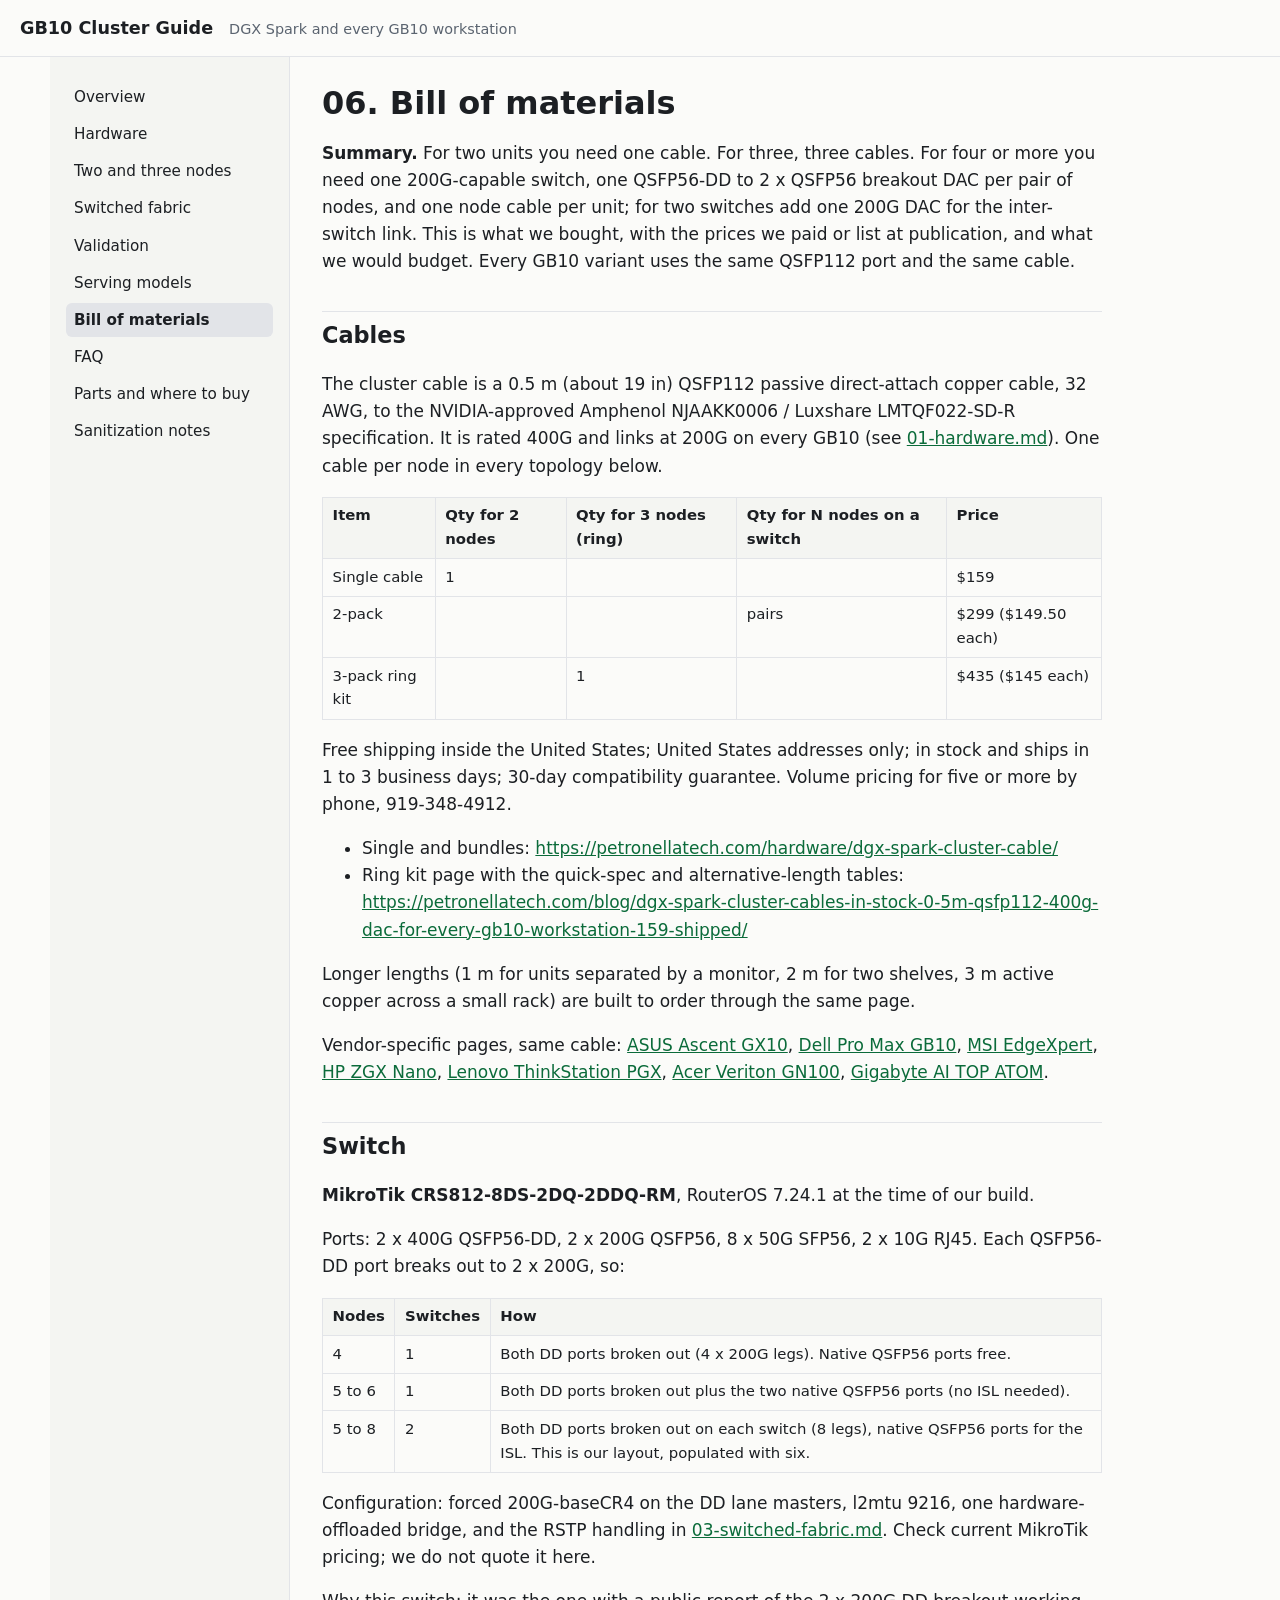
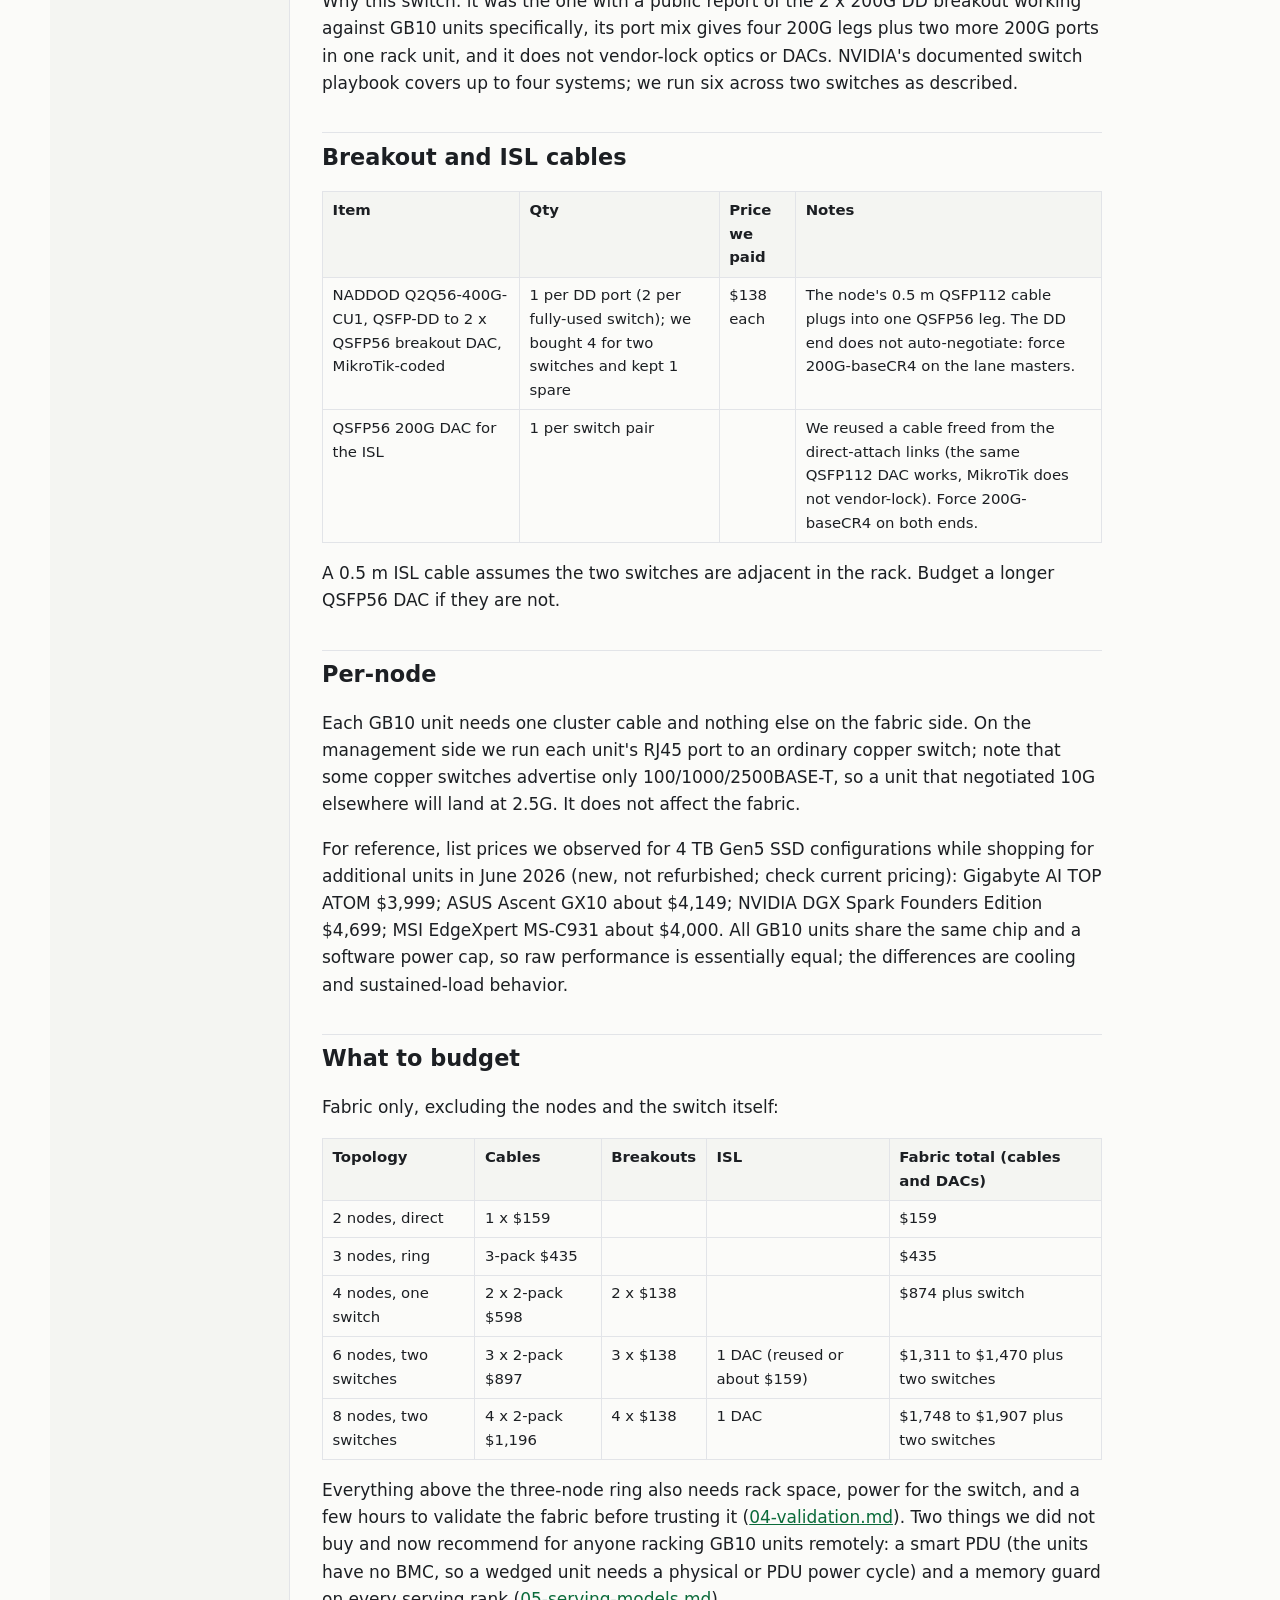
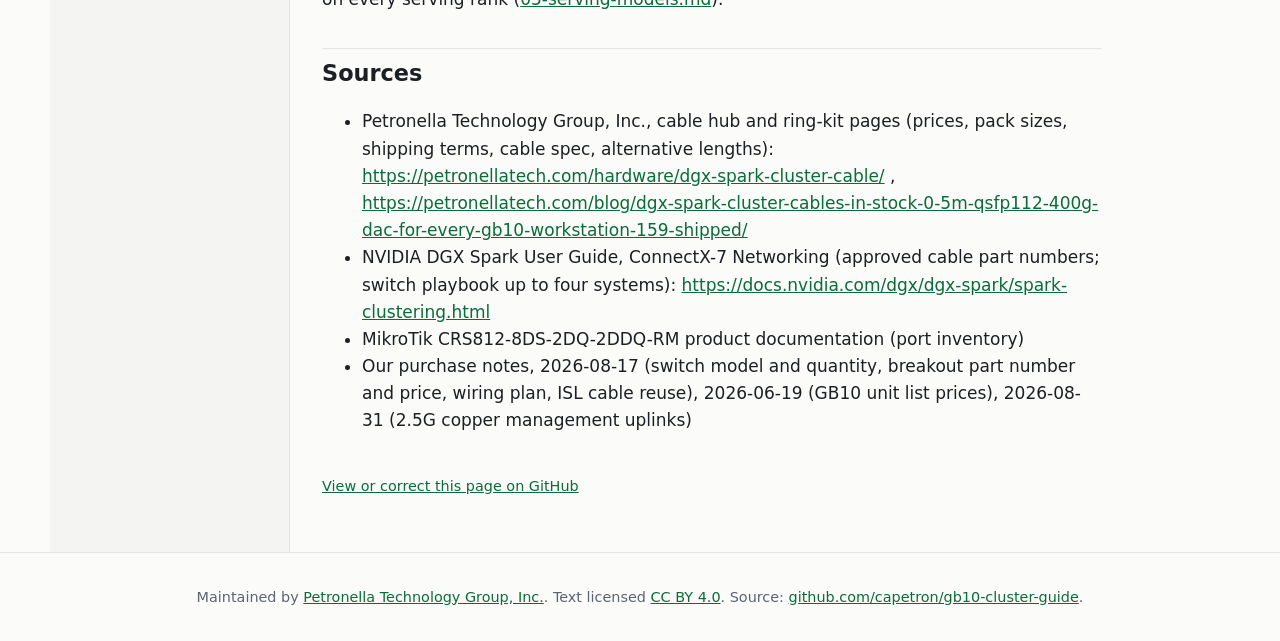
==== bill-of-materials/index.html @ fc870876 "Publish site from main 75d0e81" ====
<!doctype html>
<html lang="en">
<head>
<meta charset="utf-8">
<meta name="viewport" content="width=device-width, initial-scale=1">
<title>DGX Spark Cluster Bill of Materials, 2 to 8 Nodes</title>
<meta name="description" content="What a GB10 cluster needs by node count: cables, a 200G switch, breakout and inter-switch DACs, and a fabric budget from two to eight nodes.">
<link rel="canonical" href="https://capetron.github.io/gb10-cluster-guide/bill-of-materials/">
<meta name="robots" content="index, follow">
<meta property="og:type" content="article">
<meta property="og:site_name" content="GB10 Cluster Guide">
<meta property="og:title" content="DGX Spark Cluster Bill of Materials, 2 to 8 Nodes">
<meta property="og:description" content="What a GB10 cluster needs by node count: cables, a 200G switch, breakout and inter-switch DACs, and a fabric budget from two to eight nodes.">
<meta property="og:url" content="https://capetron.github.io/gb10-cluster-guide/bill-of-materials/">
<meta property="og:image" content="https://capetron.github.io/gb10-cluster-guide/og.png">
<meta property="og:image:width" content="1200">
<meta property="og:image:height" content="630">
<meta property="og:image:alt" content="Clustering NVIDIA GB10 workstations">
<meta property="og:locale" content="en_US">
<meta property="article:modified_time" content="2026-09-05">
<meta name="twitter:card" content="summary_large_image">
<meta name="twitter:title" content="DGX Spark Cluster Bill of Materials, 2 to 8 Nodes">
<meta name="twitter:description" content="What a GB10 cluster needs by node count: cables, a 200G switch, breakout and inter-switch DACs, and a fabric budget from two to eight nodes.">
<meta name="twitter:image" content="https://capetron.github.io/gb10-cluster-guide/og.png">
<link rel="stylesheet" href="../style.css">
<link rel="sitemap" type="application/xml" href="https://capetron.github.io/gb10-cluster-guide/sitemap.xml">
<script type="application/ld+json">{"@context": "https://schema.org", "@type": "TechArticle", "headline": "DGX Spark Cluster Bill of Materials, 2 to 8 Nodes", "description": "What a GB10 cluster needs by node count: cables, a 200G switch, breakout and inter-switch DACs, and a fabric budget from two to eight nodes.", "url": "https://capetron.github.io/gb10-cluster-guide/bill-of-materials/", "dateModified": "2026-09-05", "inLanguage": "en", "license": "https://creativecommons.org/licenses/by/4.0/", "image": "https://capetron.github.io/gb10-cluster-guide/og.png", "author": {"@type": "Organization", "name": "Petronella Technology Group, Inc.", "url": "https://petronellatech.com/"}, "publisher": {"@type": "Organization", "name": "Petronella Technology Group, Inc.", "url": "https://petronellatech.com/"}, "isPartOf": {"@type": "WebSite", "name": "GB10 Cluster Guide", "url": "https://capetron.github.io/gb10-cluster-guide/"}}</script>
</head>
<body>
<header class="top"><a class="brand" href="../">GB10 Cluster Guide</a>
<span class="tag">DGX Spark and every GB10 workstation</span></header>
<div class="wrap">
<nav class="side" aria-label="Guide sections"><ol><li><a href="../">Overview</a></li><li><a href="../hardware/">Hardware</a></li><li><a href="../two-and-three-nodes/">Two and three nodes</a></li><li><a href="../switched-fabric/">Switched fabric</a></li><li><a href="../validation/">Validation</a></li><li><a href="../serving-models/">Serving models</a></li><li><a href="../bill-of-materials/" aria-current="page">Bill of materials</a></li><li><a href="../faq/">FAQ</a></li><li><a href="../parts-and-where-to-buy/">Parts and where to buy</a></li><li><a href="../sanitization-notes/">Sanitization notes</a></li></ol></nav>
<main>
<article>
<h1 id="06-bill-of-materials">06. Bill of materials</h1>
<p><strong>Summary.</strong> For two units you need one cable. For three, three cables. For four or
more you need one 200G-capable switch, one QSFP56-DD to 2 x QSFP56 breakout DAC per pair
of nodes, and one node cable per unit; for two switches add one 200G DAC for the
inter-switch link. This is what we bought, with the prices we paid or list at
publication, and what we would budget. Every GB10 variant uses the same QSFP112 port
and the same cable.</p>
<h2 id="cables">Cables</h2>
<p>The cluster cable is a 0.5 m (about 19 in) QSFP112 passive direct-attach copper cable,
32 AWG, to the NVIDIA-approved Amphenol NJAAKK0006 / Luxshare LMTQF022-SD-R
specification. It is rated 400G and links at 200G on every GB10 (see
<a href="../hardware/">01-hardware.md</a>). One cable per node in every topology below.</p>
<table>
<thead>
<tr>
<th>Item</th>
<th>Qty for 2 nodes</th>
<th>Qty for 3 nodes (ring)</th>
<th>Qty for N nodes on a switch</th>
<th>Price</th>
</tr>
</thead>
<tbody>
<tr>
<td>Single cable</td>
<td>1</td>
<td></td>
<td></td>
<td>$159</td>
</tr>
<tr>
<td>2-pack</td>
<td></td>
<td></td>
<td>pairs</td>
<td>$299 ($149.50 each)</td>
</tr>
<tr>
<td>3-pack ring kit</td>
<td></td>
<td>1</td>
<td></td>
<td>$435 ($145 each)</td>
</tr>
</tbody>
</table>
<p>Free shipping inside the United States; United States addresses only; in stock and
ships in 1 to 3 business days; 30-day compatibility guarantee. Volume pricing for five or
more by phone, 919-348-4912.</p>
<ul>
<li>Single and bundles: <a href="https://petronellatech.com/hardware/dgx-spark-cluster-cable/">https://petronellatech.com/hardware/dgx-spark-cluster-cable/</a></li>
<li>Ring kit page with the quick-spec and alternative-length tables:
  <a href="https://petronellatech.com/blog/dgx-spark-cluster-cables-in-stock-0-5m-qsfp112-400g-dac-for-every-gb10-workstation-159-shipped/">https://petronellatech.com/blog/dgx-spark-cluster-cables-in-stock-0-5m-qsfp112-400g-dac-for-every-gb10-workstation-159-shipped/</a></li>
</ul>
<p>Longer lengths (1 m for units separated by a monitor, 2 m for two shelves, 3 m active
copper across a small rack) are built to order through the same page.</p>
<p>Vendor-specific pages, same cable: <a href="https://petronellatech.com/hardware/asus-gx10-cluster-cable/">ASUS Ascent GX10</a>,
<a href="https://petronellatech.com/hardware/dell-pro-max-gb10-cluster-cable/">Dell Pro Max GB10</a>,
<a href="https://petronellatech.com/hardware/msi-edgexpert-cluster-cable/">MSI EdgeXpert</a>,
<a href="https://petronellatech.com/hardware/hp-zgx-nano-cluster-cable/">HP ZGX Nano</a>,
<a href="https://petronellatech.com/hardware/lenovo-thinkstation-pgx-cluster-cable/">Lenovo ThinkStation PGX</a>,
<a href="https://petronellatech.com/hardware/acer-veriton-gn100-cluster-cable/">Acer Veriton GN100</a>,
<a href="https://petronellatech.com/hardware/gigabyte-ai-top-atom-cluster-cable/">Gigabyte AI TOP ATOM</a>.</p>
<h2 id="switch">Switch</h2>
<p><strong>MikroTik CRS812-8DS-2DQ-2DDQ-RM</strong>, RouterOS 7.24.1 at the time of our build.</p>
<p>Ports: 2 x 400G QSFP56-DD, 2 x 200G QSFP56, 8 x 50G SFP56, 2 x 10G RJ45. Each QSFP56-DD
port breaks out to 2 x 200G, so:</p>
<table>
<thead>
<tr>
<th>Nodes</th>
<th>Switches</th>
<th>How</th>
</tr>
</thead>
<tbody>
<tr>
<td>4</td>
<td>1</td>
<td>Both DD ports broken out (4 x 200G legs). Native QSFP56 ports free.</td>
</tr>
<tr>
<td>5 to 6</td>
<td>1</td>
<td>Both DD ports broken out plus the two native QSFP56 ports (no ISL needed).</td>
</tr>
<tr>
<td>5 to 8</td>
<td>2</td>
<td>Both DD ports broken out on each switch (8 legs), native QSFP56 ports for the ISL. This is our layout, populated with six.</td>
</tr>
</tbody>
</table>
<p>Configuration: forced 200G-baseCR4 on the DD lane masters, l2mtu 9216, one
hardware-offloaded bridge, and the RSTP handling in <a href="../switched-fabric/">03-switched-fabric.md</a>.
Check current MikroTik pricing; we do not quote it here.</p>
<p>Why this switch: it was the one with a public report of the 2 x 200G DD breakout working
against GB10 units specifically, its port mix gives four 200G legs plus two more 200G
ports in one rack unit, and it does not vendor-lock optics or DACs. NVIDIA's documented
switch playbook covers up to four systems; we run six across two switches as described.</p>
<h2 id="breakout-and-isl-cables">Breakout and ISL cables</h2>
<table>
<thead>
<tr>
<th>Item</th>
<th>Qty</th>
<th>Price we paid</th>
<th>Notes</th>
</tr>
</thead>
<tbody>
<tr>
<td>NADDOD Q2Q56-400G-CU1, QSFP-DD to 2 x QSFP56 breakout DAC, MikroTik-coded</td>
<td>1 per DD port (2 per fully-used switch); we bought 4 for two switches and kept 1 spare</td>
<td>$138 each</td>
<td>The node's 0.5 m QSFP112 cable plugs into one QSFP56 leg. The DD end does not auto-negotiate: force 200G-baseCR4 on the lane masters.</td>
</tr>
<tr>
<td>QSFP56 200G DAC for the ISL</td>
<td>1 per switch pair</td>
<td></td>
<td>We reused a cable freed from the direct-attach links (the same QSFP112 DAC works, MikroTik does not vendor-lock). Force 200G-baseCR4 on both ends.</td>
</tr>
</tbody>
</table>
<p>A 0.5 m ISL cable assumes the two switches are adjacent in the rack. Budget a longer
QSFP56 DAC if they are not.</p>
<h2 id="per-node">Per-node</h2>
<p>Each GB10 unit needs one cluster cable and nothing else on the fabric side. On the
management side we run each unit's RJ45 port to an ordinary copper switch; note that
some copper switches advertise only 100/1000/2500BASE-T, so a unit that negotiated 10G
elsewhere will land at 2.5G. It does not affect the fabric.</p>
<p>For reference, list prices we observed for 4 TB Gen5 SSD configurations while shopping
for additional units in June 2026 (new, not refurbished; check current pricing):
Gigabyte AI TOP ATOM $3,999; ASUS Ascent GX10 about $4,149; NVIDIA DGX Spark Founders
Edition $4,699; MSI EdgeXpert MS-C931 about $4,000. All GB10 units share the same chip and
a software power cap, so raw performance is essentially equal; the differences are
cooling and sustained-load behavior.</p>
<h2 id="what-to-budget">What to budget</h2>
<p>Fabric only, excluding the nodes and the switch itself:</p>
<table>
<thead>
<tr>
<th>Topology</th>
<th>Cables</th>
<th>Breakouts</th>
<th>ISL</th>
<th>Fabric total (cables and DACs)</th>
</tr>
</thead>
<tbody>
<tr>
<td>2 nodes, direct</td>
<td>1 x $159</td>
<td></td>
<td></td>
<td>$159</td>
</tr>
<tr>
<td>3 nodes, ring</td>
<td>3-pack $435</td>
<td></td>
<td></td>
<td>$435</td>
</tr>
<tr>
<td>4 nodes, one switch</td>
<td>2 x 2-pack $598</td>
<td>2 x $138</td>
<td></td>
<td>$874 plus switch</td>
</tr>
<tr>
<td>6 nodes, two switches</td>
<td>3 x 2-pack $897</td>
<td>3 x $138</td>
<td>1 DAC (reused or about $159)</td>
<td>$1,311 to $1,470 plus two switches</td>
</tr>
<tr>
<td>8 nodes, two switches</td>
<td>4 x 2-pack $1,196</td>
<td>4 x $138</td>
<td>1 DAC</td>
<td>$1,748 to $1,907 plus two switches</td>
</tr>
</tbody>
</table>
<p>Everything above the three-node ring also needs rack space, power for the switch, and a
few hours to validate the fabric before trusting it (<a href="../validation/">04-validation.md</a>).
Two things we did not buy and now recommend for anyone racking GB10 units remotely: a
smart PDU (the units have no BMC, so a wedged unit needs a physical or PDU power cycle)
and a memory guard on every serving rank (<a href="../serving-models/">05-serving-models.md</a>).</p>
<h2 id="sources">Sources</h2>
<ul>
<li>Petronella Technology Group, Inc., cable hub and ring-kit pages (prices, pack sizes, shipping terms, cable spec, alternative lengths):
  <a href="https://petronellatech.com/hardware/dgx-spark-cluster-cable/">https://petronellatech.com/hardware/dgx-spark-cluster-cable/</a> ,
  <a href="https://petronellatech.com/blog/dgx-spark-cluster-cables-in-stock-0-5m-qsfp112-400g-dac-for-every-gb10-workstation-159-shipped/">https://petronellatech.com/blog/dgx-spark-cluster-cables-in-stock-0-5m-qsfp112-400g-dac-for-every-gb10-workstation-159-shipped/</a></li>
<li>NVIDIA DGX Spark User Guide, ConnectX-7 Networking (approved cable part numbers; switch playbook up to four systems): <a href="https://docs.nvidia.com/dgx/dgx-spark/spark-clustering.html">https://docs.nvidia.com/dgx/dgx-spark/spark-clustering.html</a></li>
<li>MikroTik CRS812-8DS-2DQ-2DDQ-RM product documentation (port inventory)</li>
<li>Our purchase notes, 2026-08-17 (switch model and quantity, breakout part number and price, wiring plan, ISL cable reuse), 2026-06-19 (GB10 unit list prices), 2026-08-31 (2.5G copper management uplinks)</li>
</ul>
</article>
<p class="src"><a href="https://github.com/capetron/gb10-cluster-guide/blob/main/docs/06-bill-of-materials.md">View or correct this page on GitHub</a></p>
</main>
</div>
<footer>
<p>Maintained by <a href="https://petronellatech.com/">Petronella Technology Group, Inc.</a>. Text licensed
<a href="https://creativecommons.org/licenses/by/4.0/">CC BY 4.0</a>.
Source: <a href="https://github.com/capetron/gb10-cluster-guide">github.com/capetron/gb10-cluster-guide</a>.</p>
</footer>
</body>
</html>
---- style.css ----
:root{--bg:#fbfbf9;--fg:#1c1f23;--mute:#5b6470;--line:#e2e4e8;--acc:#0b6b3a;--code:#f1f2f4;--side:#f4f5f2}
@media (prefers-color-scheme:dark){:root{--bg:#121416;--fg:#e4e6e9;--mute:#9aa3ad;--line:#2a2f35;--acc:#5fd08f;--code:#1c2024;--side:#171a1d}}
*{box-sizing:border-box}
html{-webkit-text-size-adjust:100%}
body{margin:0;background:var(--bg);color:var(--fg);font:17px/1.6 system-ui,-apple-system,"Segoe UI",Roboto,sans-serif}
a{color:var(--acc)}
.top{display:flex;flex-wrap:wrap;gap:.25rem 1rem;align-items:baseline;padding:14px 20px;border-bottom:1px solid var(--line)}
.brand{font-weight:700;font-size:1.1rem;text-decoration:none;color:var(--fg)}
.tag{color:var(--mute);font-size:.9rem}
.wrap{display:grid;grid-template-columns:240px minmax(0,1fr);max-width:1180px;margin:0 auto}
.side{padding:20px 16px;border-right:1px solid var(--line);background:var(--side)}
.side ol{list-style:none;margin:0;padding:0}
.side li{margin:.2rem 0}
.side a{display:block;padding:.3rem .5rem;border-radius:6px;text-decoration:none;color:var(--fg);font-size:.95rem}
.side a[aria-current]{background:var(--line);font-weight:600}
main{padding:8px 32px 40px;min-width:0}
article{max-width:780px}
h1{font-size:2rem;line-height:1.2;margin:1.2rem 0 1rem}
h2{font-size:1.4rem;margin:2.2rem 0 .6rem;padding-top:.4rem;border-top:1px solid var(--line)}
h3{font-size:1.15rem;margin:1.6rem 0 .4rem}
pre,code{font-family:ui-monospace,"SFMono-Regular",Menlo,Consolas,monospace;font-size:.88em}
code{background:var(--code);padding:.1em .3em;border-radius:4px}
pre{background:var(--code);padding:12px 14px;border-radius:8px;overflow-x:auto;line-height:1.45}
pre code{background:none;padding:0}
table{border-collapse:collapse;display:block;overflow-x:auto;margin:1rem 0;font-size:.93rem}
th,td{border:1px solid var(--line);padding:.4rem .6rem;text-align:left;vertical-align:top}
th{background:var(--side)}
.src{margin-top:2.5rem;font-size:.9rem;color:var(--mute)}
footer{border-top:1px solid var(--line);padding:18px 20px;color:var(--mute);font-size:.9rem;text-align:center}
@media (max-width:820px){.wrap{grid-template-columns:1fr}.side{border-right:0;border-bottom:1px solid var(--line);padding:10px 16px}
.side ol{display:flex;flex-wrap:wrap;gap:.2rem}.side a{padding:.25rem .5rem;font-size:.88rem}main{padding:4px 16px 32px}h1{font-size:1.6rem}}
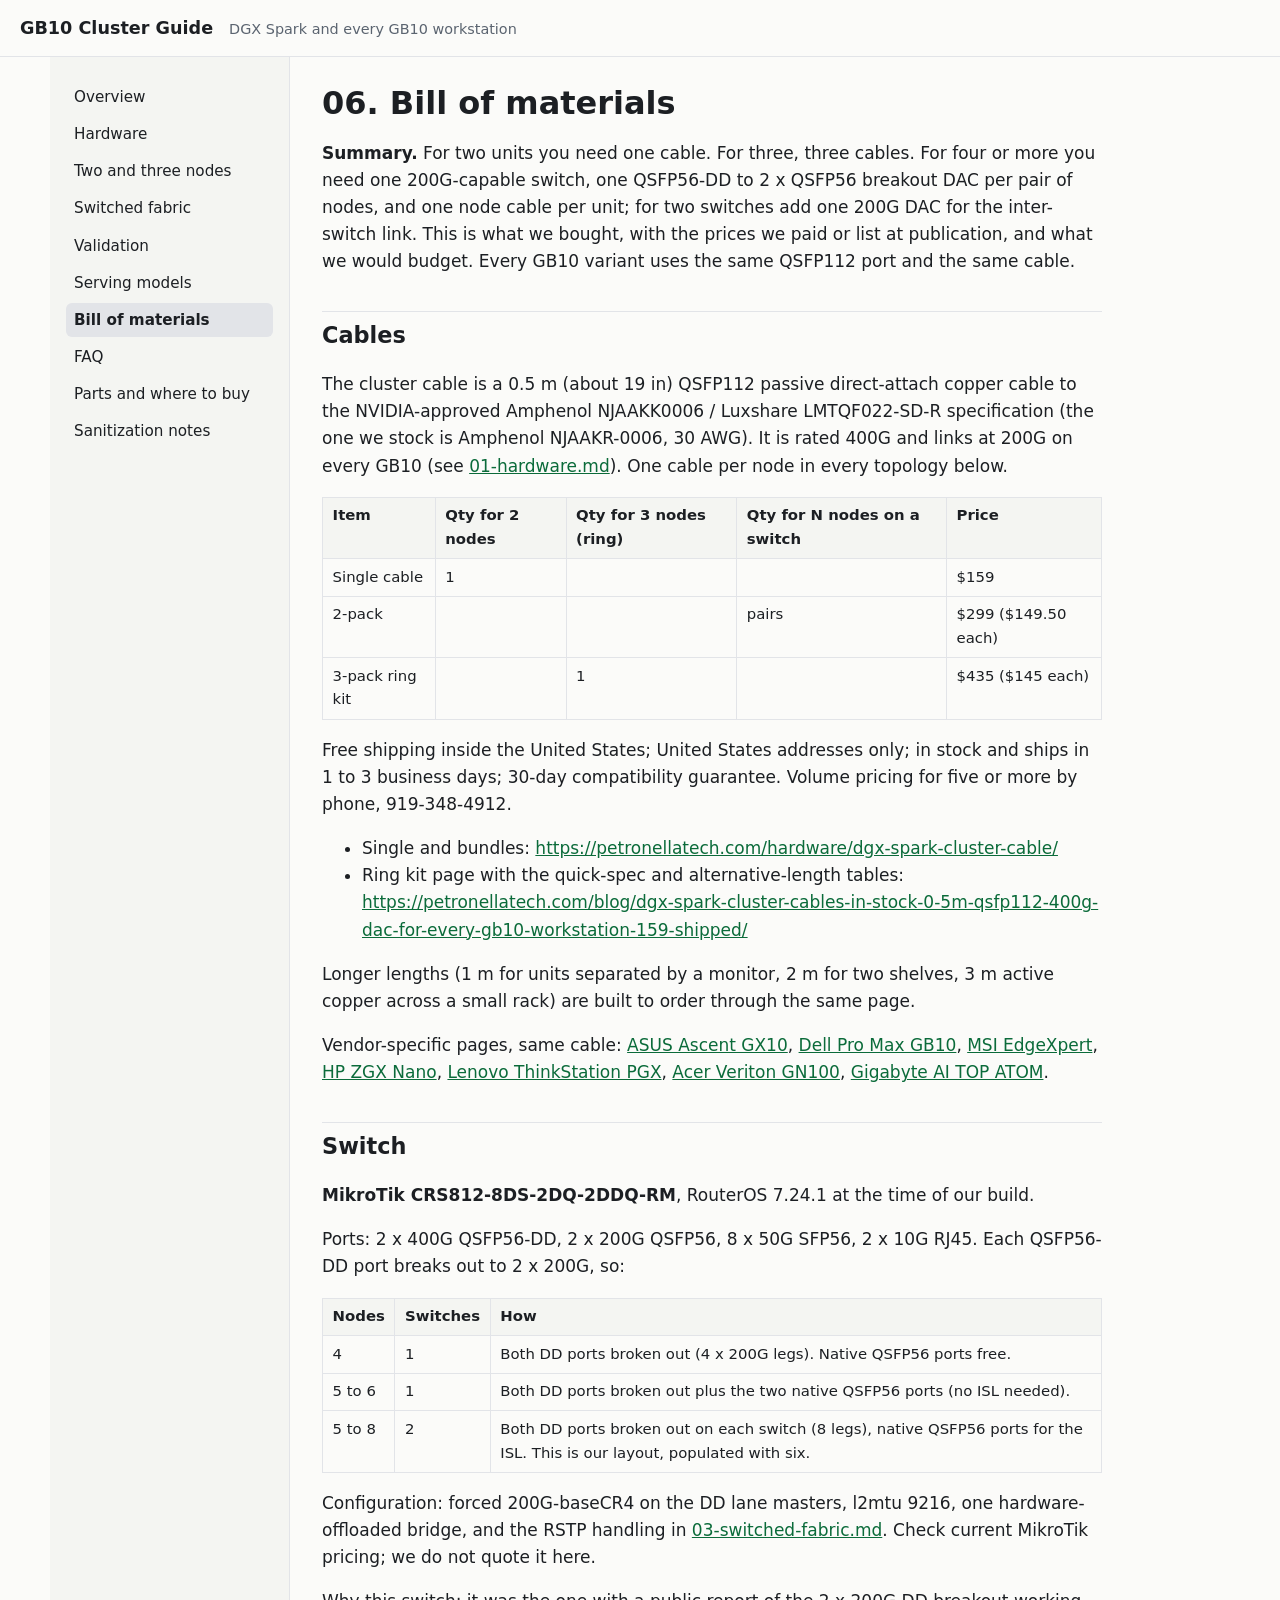
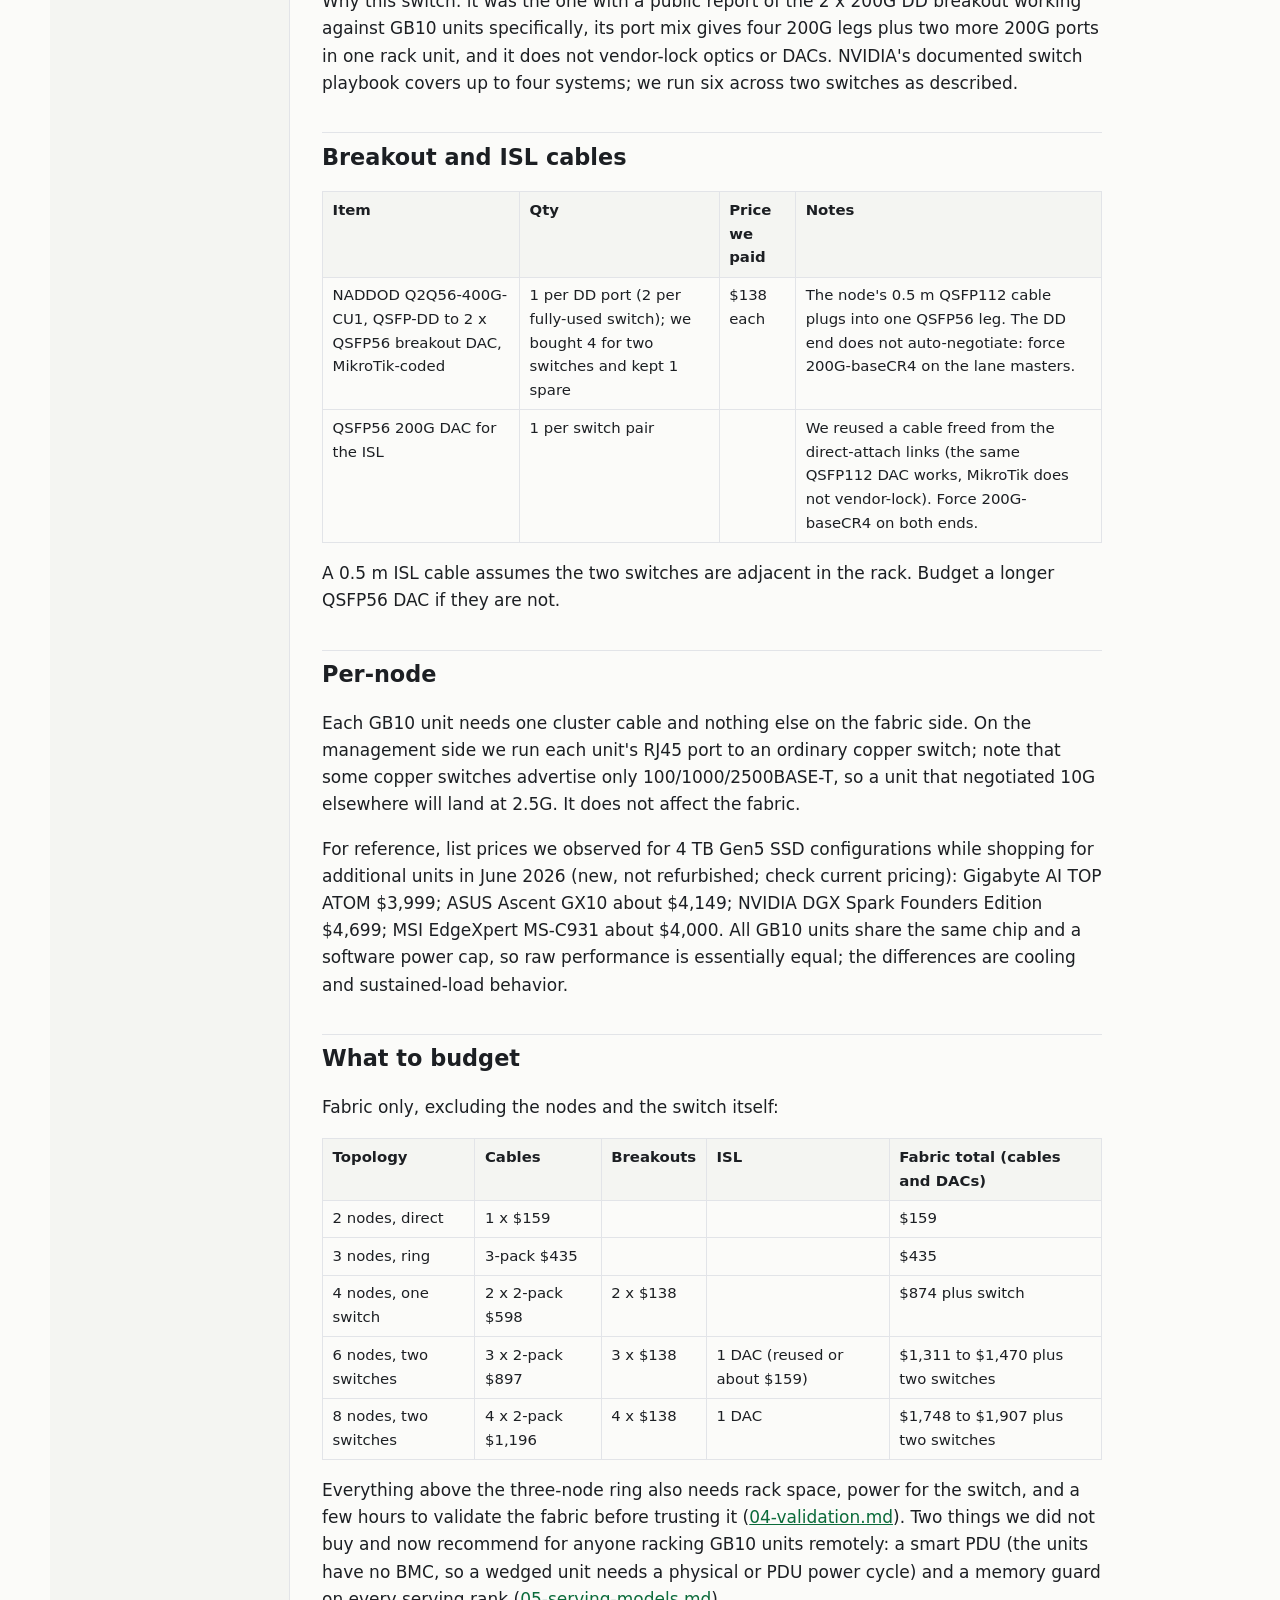
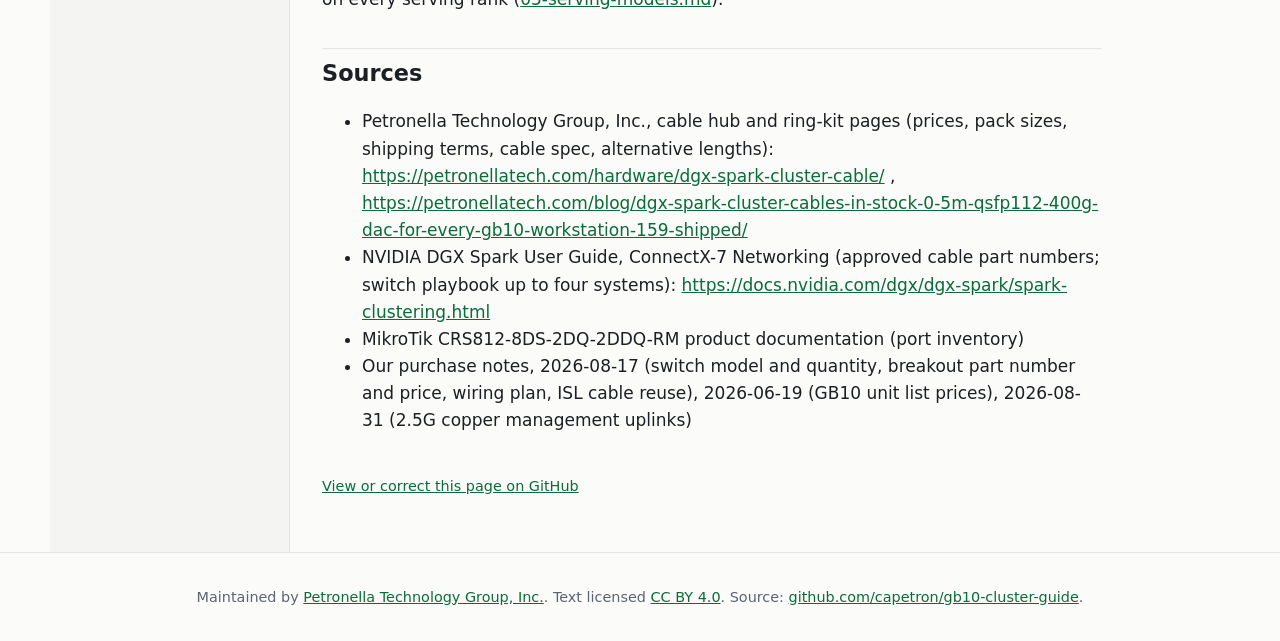
==== commit 3b79bb93: "Rebuild: link the gb10-cluster-check health check tool Co-Authored-By: Claude Fable 5.1 <noreply@ant" ====
--- a/bill-of-materials/index.html
+++ b/bill-of-materials/index.html
@@ -17,14 +17,14 @@
 <meta property="og:image:height" content="630">
 <meta property="og:image:alt" content="Clustering NVIDIA GB10 workstations">
 <meta property="og:locale" content="en_US">
-<meta property="article:modified_time" content="2026-09-05">
+<meta property="article:modified_time" content="2026-09-24">
 <meta name="twitter:card" content="summary_large_image">
 <meta name="twitter:title" content="DGX Spark Cluster Bill of Materials, 2 to 8 Nodes">
 <meta name="twitter:description" content="What a GB10 cluster needs by node count: cables, a 200G switch, breakout and inter-switch DACs, and a fabric budget from two to eight nodes.">
 <meta name="twitter:image" content="https://capetron.github.io/gb10-cluster-guide/og.png">
 <link rel="stylesheet" href="../style.css">
 <link rel="sitemap" type="application/xml" href="https://capetron.github.io/gb10-cluster-guide/sitemap.xml">
-<script type="application/ld+json">{"@context": "https://schema.org", "@type": "TechArticle", "headline": "DGX Spark Cluster Bill of Materials, 2 to 8 Nodes", "description": "What a GB10 cluster needs by node count: cables, a 200G switch, breakout and inter-switch DACs, and a fabric budget from two to eight nodes.", "url": "https://capetron.github.io/gb10-cluster-guide/bill-of-materials/", "dateModified": "2026-09-05", "inLanguage": "en", "license": "https://creativecommons.org/licenses/by/4.0/", "image": "https://capetron.github.io/gb10-cluster-guide/og.png", "author": {"@type": "Organization", "name": "Petronella Technology Group, Inc.", "url": "https://petronellatech.com/"}, "publisher": {"@type": "Organization", "name": "Petronella Technology Group, Inc.", "url": "https://petronellatech.com/"}, "isPartOf": {"@type": "WebSite", "name": "GB10 Cluster Guide", "url": "https://capetron.github.io/gb10-cluster-guide/"}}</script>
+<script type="application/ld+json">{"@context": "https://schema.org", "@type": "TechArticle", "headline": "DGX Spark Cluster Bill of Materials, 2 to 8 Nodes", "description": "What a GB10 cluster needs by node count: cables, a 200G switch, breakout and inter-switch DACs, and a fabric budget from two to eight nodes.", "url": "https://capetron.github.io/gb10-cluster-guide/bill-of-materials/", "dateModified": "2026-09-24", "inLanguage": "en", "license": "https://creativecommons.org/licenses/by/4.0/", "image": "https://capetron.github.io/gb10-cluster-guide/og.png", "author": {"@type": "Organization", "name": "Petronella Technology Group, Inc.", "url": "https://petronellatech.com/"}, "publisher": {"@type": "Organization", "name": "Petronella Technology Group, Inc.", "url": "https://petronellatech.com/"}, "isPartOf": {"@type": "WebSite", "name": "GB10 Cluster Guide", "url": "https://capetron.github.io/gb10-cluster-guide/"}}</script>
 </head>
 <body>
 <header class="top"><a class="brand" href="../">GB10 Cluster Guide</a>
@@ -41,9 +41,9 @@
 publication, and what we would budget. Every GB10 variant uses the same QSFP112 port
 and the same cable.</p>
 <h2 id="cables">Cables</h2>
-<p>The cluster cable is a 0.5 m (about 19 in) QSFP112 passive direct-attach copper cable,
-32 AWG, to the NVIDIA-approved Amphenol NJAAKK0006 / Luxshare LMTQF022-SD-R
-specification. It is rated 400G and links at 200G on every GB10 (see
+<p>The cluster cable is a 0.5 m (about 19 in) QSFP112 passive direct-attach copper cable
+to the NVIDIA-approved Amphenol NJAAKK0006 / Luxshare LMTQF022-SD-R specification (the
+one we stock is Amphenol NJAAKR-0006, 30 AWG). It is rated 400G and links at 200G on every GB10 (see
 <a href="../hardware/">01-hardware.md</a>). One cable per node in every topology below.</p>
 <table>
 <thead>
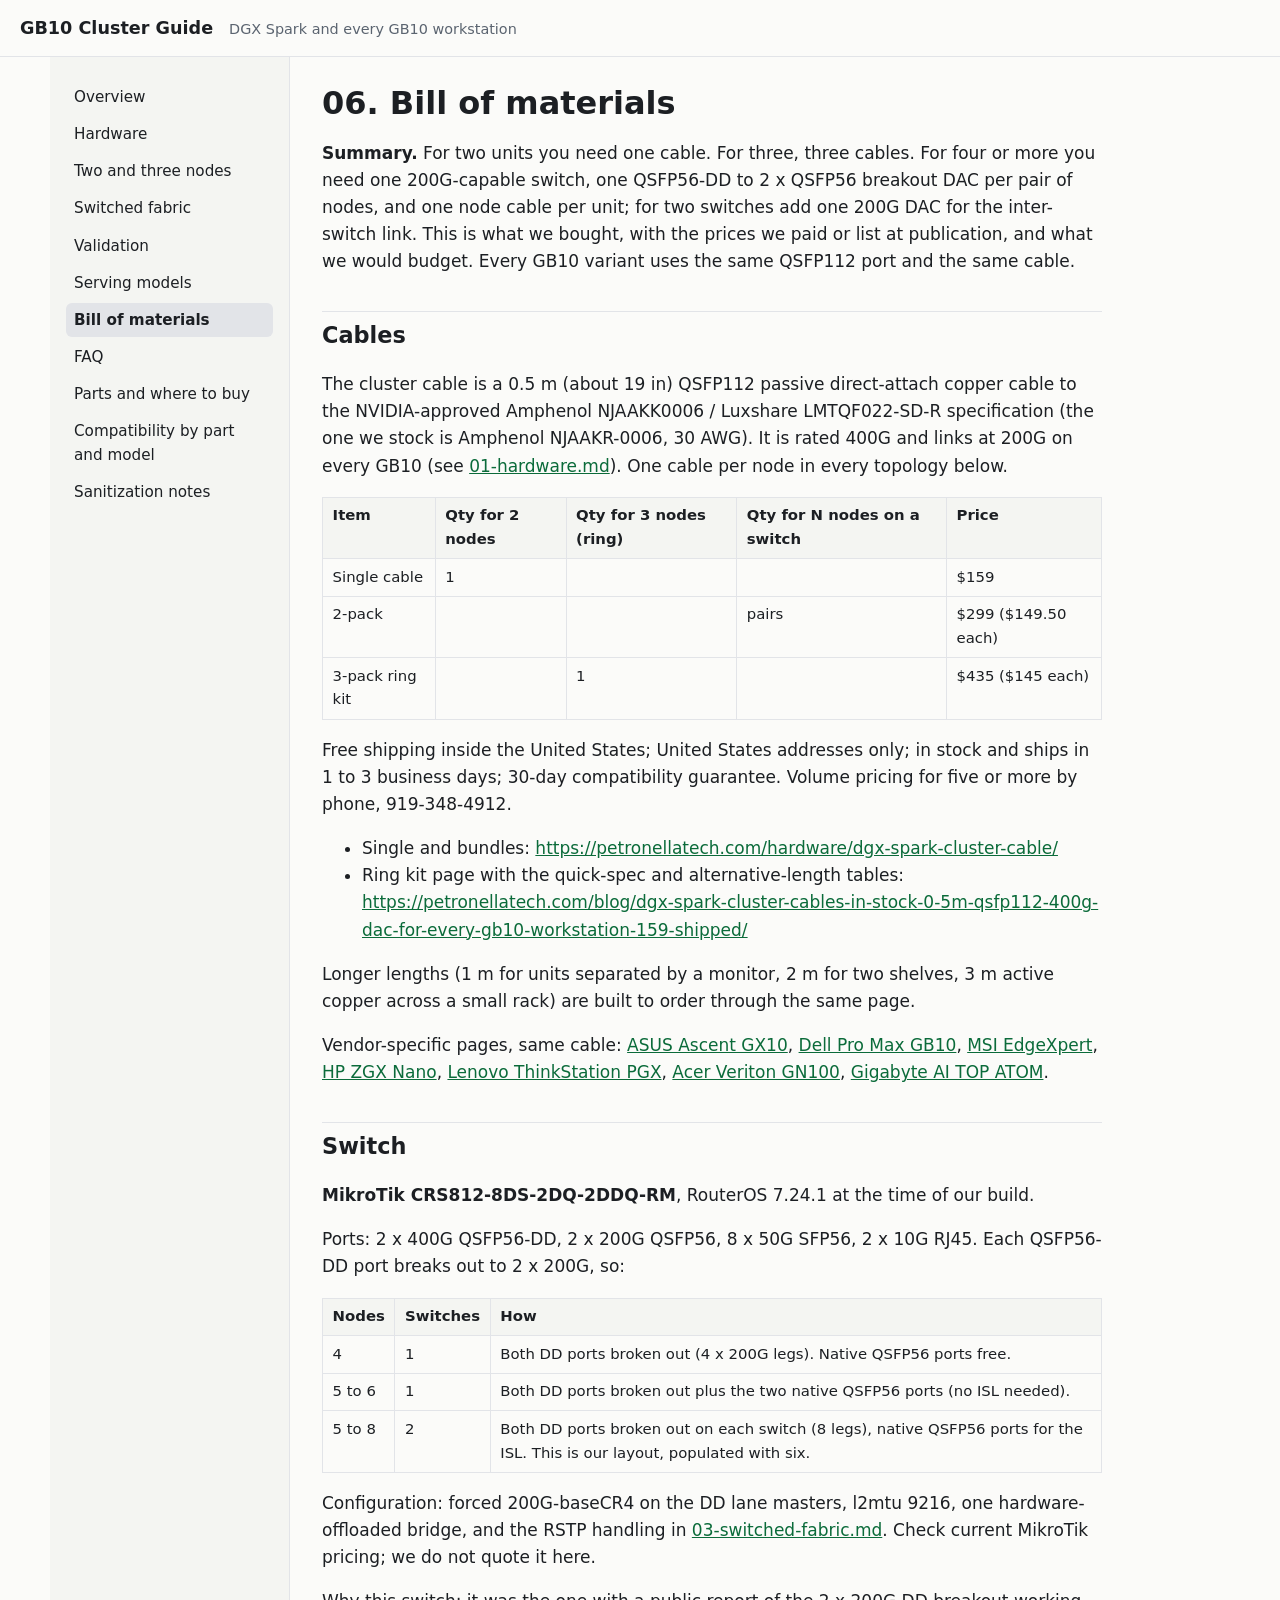
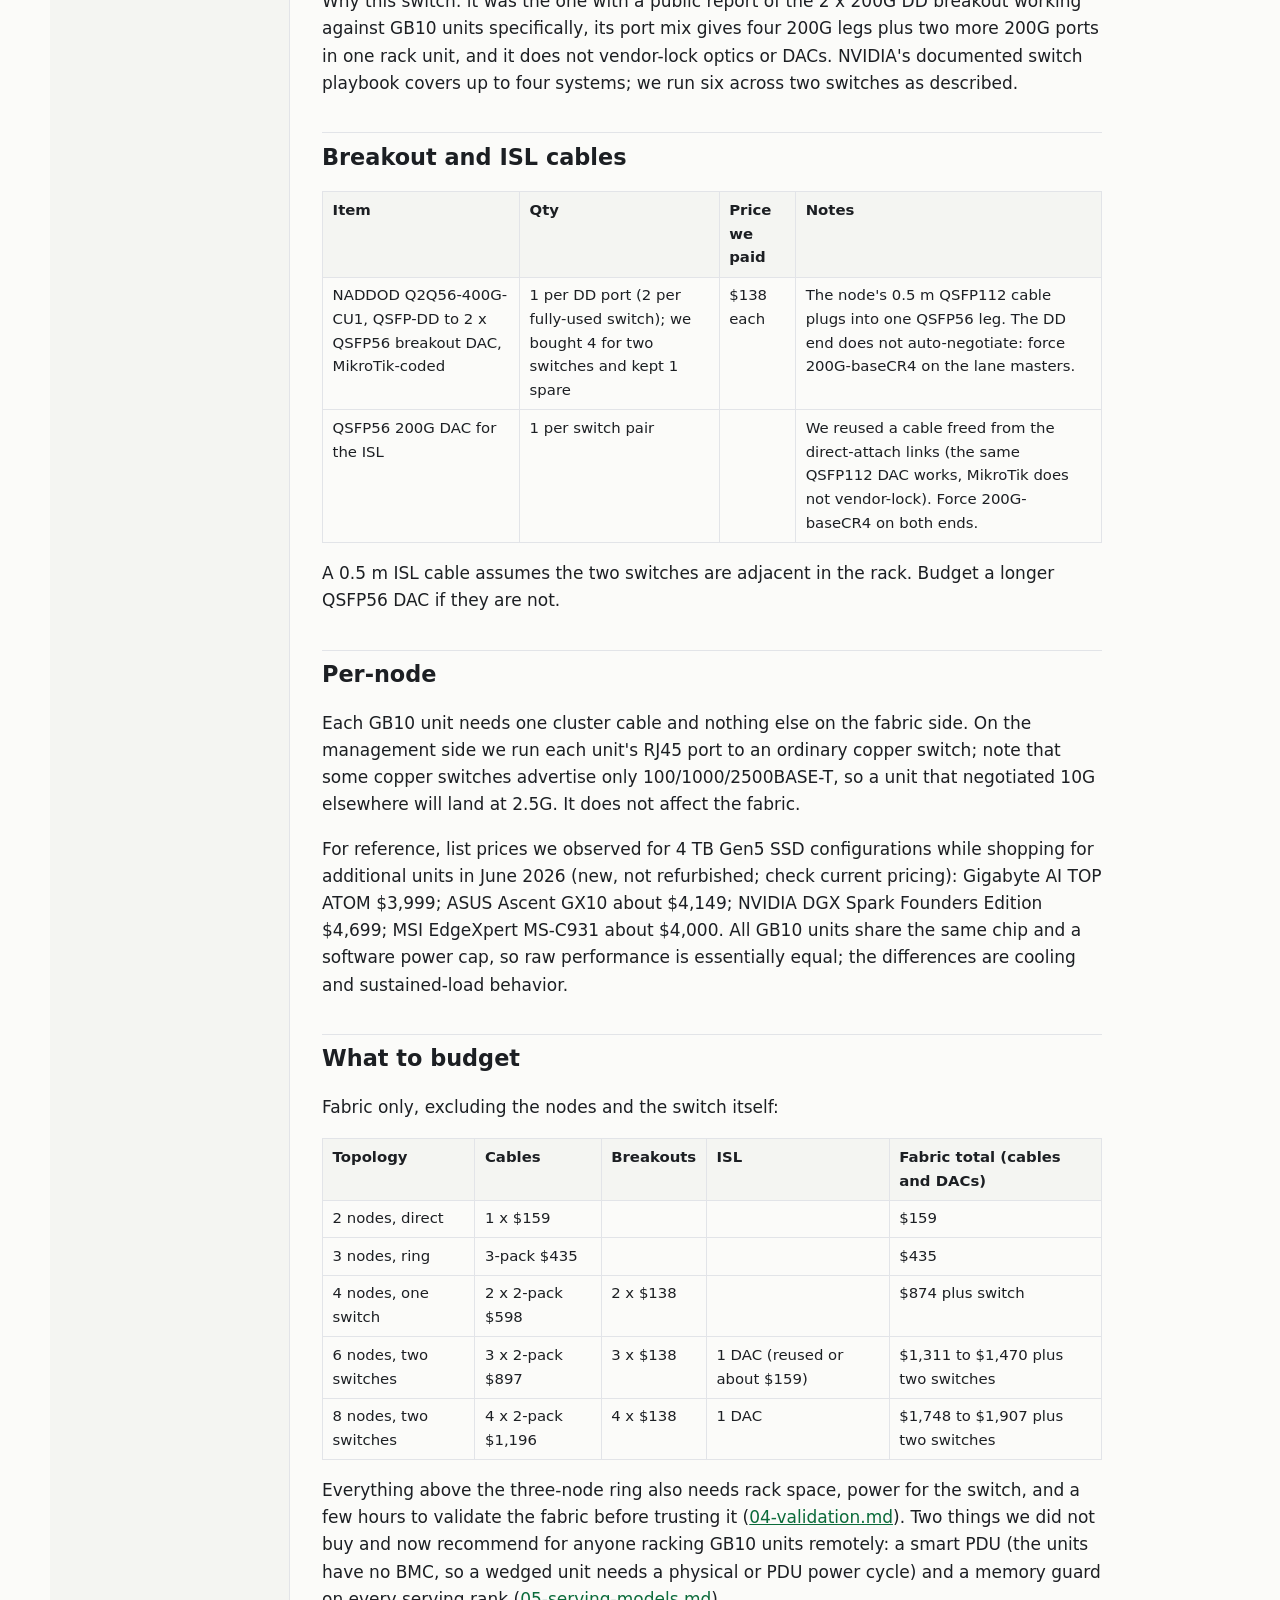
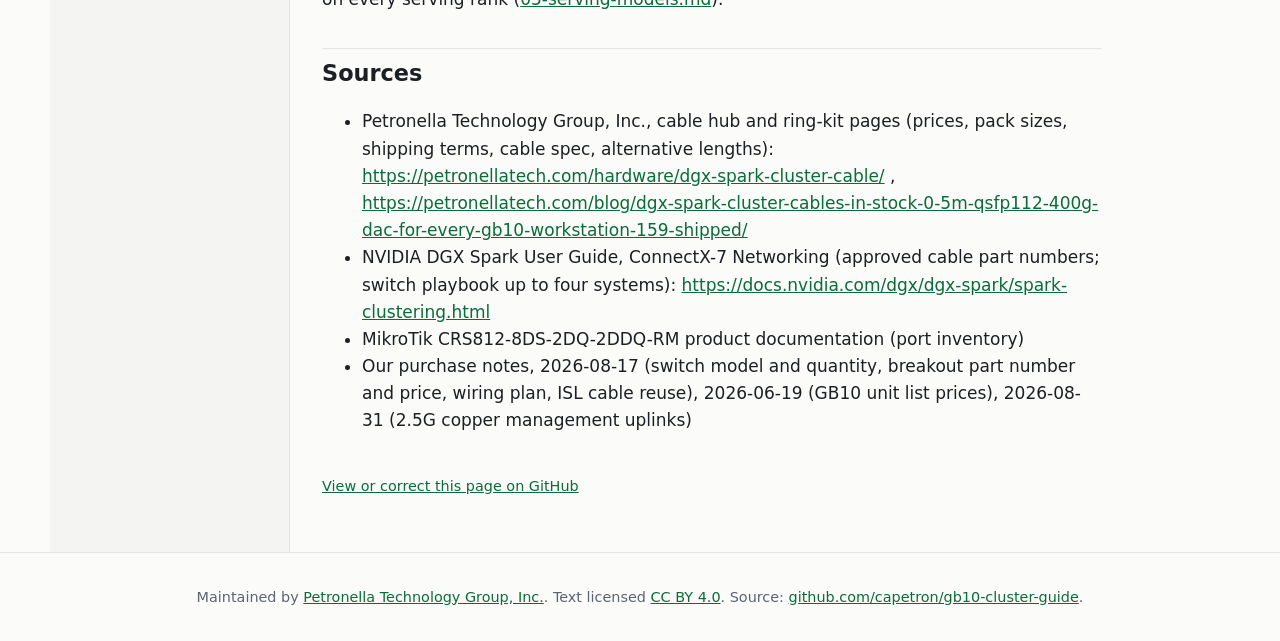
==== commit ebac09f3: "Rebuild: add the cable compatibility page Co-Authored-By: Claude Sonnet 5.5 <noreply@anthropic.com>" ====
--- a/bill-of-materials/index.html
+++ b/bill-of-materials/index.html
@@ -30,7 +30,7 @@
 <header class="top"><a class="brand" href="../">GB10 Cluster Guide</a>
 <span class="tag">DGX Spark and every GB10 workstation</span></header>
 <div class="wrap">
-<nav class="side" aria-label="Guide sections"><ol><li><a href="../">Overview</a></li><li><a href="../hardware/">Hardware</a></li><li><a href="../two-and-three-nodes/">Two and three nodes</a></li><li><a href="../switched-fabric/">Switched fabric</a></li><li><a href="../validation/">Validation</a></li><li><a href="../serving-models/">Serving models</a></li><li><a href="../bill-of-materials/" aria-current="page">Bill of materials</a></li><li><a href="../faq/">FAQ</a></li><li><a href="../parts-and-where-to-buy/">Parts and where to buy</a></li><li><a href="../sanitization-notes/">Sanitization notes</a></li></ol></nav>
+<nav class="side" aria-label="Guide sections"><ol><li><a href="../">Overview</a></li><li><a href="../hardware/">Hardware</a></li><li><a href="../two-and-three-nodes/">Two and three nodes</a></li><li><a href="../switched-fabric/">Switched fabric</a></li><li><a href="../validation/">Validation</a></li><li><a href="../serving-models/">Serving models</a></li><li><a href="../bill-of-materials/" aria-current="page">Bill of materials</a></li><li><a href="../faq/">FAQ</a></li><li><a href="../parts-and-where-to-buy/">Parts and where to buy</a></li><li><a href="../compatibility/">Compatibility by part and model</a></li><li><a href="../sanitization-notes/">Sanitization notes</a></li></ol></nav>
 <main>
 <article>
 <h1 id="06-bill-of-materials">06. Bill of materials</h1>
